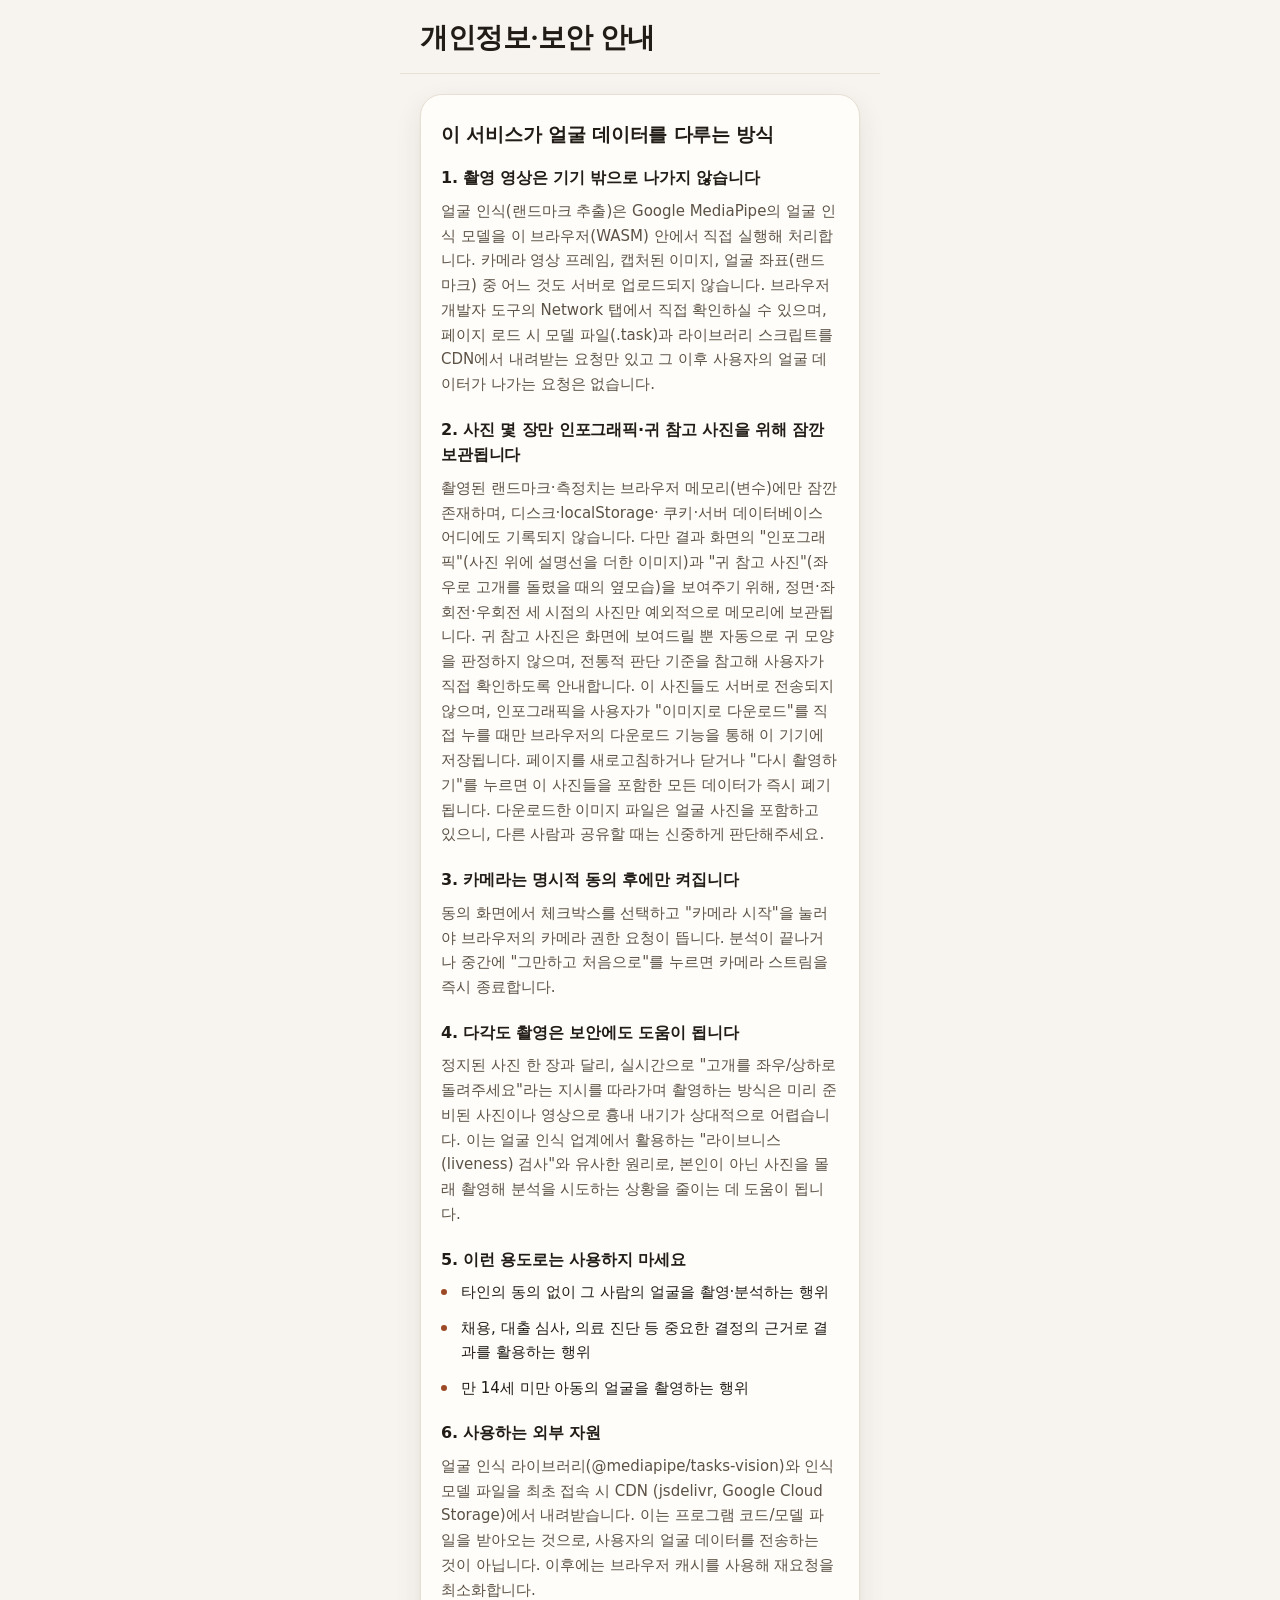
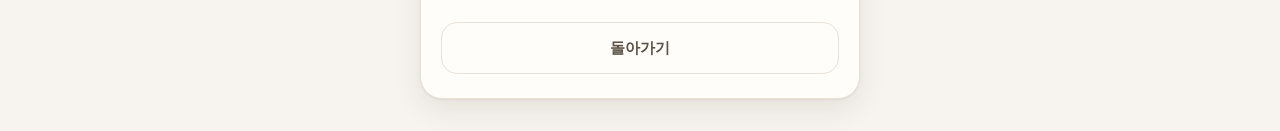
==== privacy.html @ fdd2a199 "관상 분석 앱: shilla-search에서 분리, GitHub Pages 배포 추가 private 저장소(shilla-search)는 무료 플랜에서 GitHub Pages를 켤 " ====
<!doctype html>
<html lang="ko">
<head>
<meta charset="utf-8" />
<meta name="viewport" content="width=device-width, initial-scale=1" />
<title>개인정보·보안 안내 · 관상 분석</title>
<link rel="stylesheet" href="css/style.css" />
</head>
<body>
<header class="app-header">
  <span class="app-title">개인정보·보안 안내</span>
</header>
<main>
  <section class="screen">
    <div class="card">
      <h2>이 서비스가 얼굴 데이터를 다루는 방식</h2>

      <h3>1. 촬영 영상은 기기 밖으로 나가지 않습니다</h3>
      <p class="lead">
        얼굴 인식(랜드마크 추출)은 Google MediaPipe의 얼굴 인식 모델을 이 브라우저(WASM) 안에서 직접
        실행해 처리합니다. 카메라 영상 프레임, 캡처된 이미지, 얼굴 좌표(랜드마크) 중 어느 것도
        서버로 업로드되지 않습니다. 브라우저 개발자 도구의 Network 탭에서 직접 확인하실 수 있으며,
        페이지 로드 시 모델 파일(.task)과 라이브러리 스크립트를 CDN에서 내려받는 요청만 있고
        그 이후 사용자의 얼굴 데이터가 나가는 요청은 없습니다.
      </p>

      <h3>2. 사진 몇 장만 인포그래픽·귀 참고 사진을 위해 잠깐 보관됩니다</h3>
      <p class="lead">
        촬영된 랜드마크·측정치는 브라우저 메모리(변수)에만 잠깐 존재하며, 디스크·localStorage·
        쿠키·서버 데이터베이스 어디에도 기록되지 않습니다. 다만 결과 화면의 "인포그래픽"(사진 위에
        설명선을 더한 이미지)과 "귀 참고 사진"(좌우로 고개를 돌렸을 때의 옆모습)을 보여주기 위해,
        정면·좌회전·우회전 세 시점의 사진만 예외적으로 메모리에 보관됩니다. 귀 참고 사진은 화면에
        보여드릴 뿐 자동으로 귀 모양을 판정하지 않으며, 전통적 판단 기준을 참고해 사용자가 직접
        확인하도록 안내합니다. 이 사진들도 서버로 전송되지 않으며, 인포그래픽을 사용자가 "이미지로
        다운로드"를 직접 누를 때만 브라우저의 다운로드 기능을 통해 이 기기에 저장됩니다. 페이지를
        새로고침하거나 닫거나 "다시 촬영하기"를 누르면 이 사진들을 포함한 모든 데이터가 즉시
        폐기됩니다. 다운로드한 이미지 파일은 얼굴 사진을 포함하고 있으니, 다른 사람과 공유할 때는
        신중하게 판단해주세요.
      </p>

      <h3>3. 카메라는 명시적 동의 후에만 켜집니다</h3>
      <p class="lead">
        동의 화면에서 체크박스를 선택하고 "카메라 시작"을 눌러야 브라우저의 카메라 권한 요청이
        뜹니다. 분석이 끝나거나 중간에 "그만하고 처음으로"를 누르면 카메라 스트림을 즉시 종료합니다.
      </p>

      <h3>4. 다각도 촬영은 보안에도 도움이 됩니다</h3>
      <p class="lead">
        정지된 사진 한 장과 달리, 실시간으로 "고개를 좌우/상하로 돌려주세요"라는 지시를 따라가며
        촬영하는 방식은 미리 준비된 사진이나 영상으로 흉내 내기가 상대적으로 어렵습니다. 이는
        얼굴 인식 업계에서 활용하는 &quot;라이브니스(liveness) 검사&quot;와 유사한 원리로,
        본인이 아닌 사진을 몰래 촬영해 분석을 시도하는 상황을 줄이는 데 도움이 됩니다.
      </p>

      <h3>5. 이런 용도로는 사용하지 마세요</h3>
      <ul class="consent-list">
        <li>타인의 동의 없이 그 사람의 얼굴을 촬영·분석하는 행위</li>
        <li>채용, 대출 심사, 의료 진단 등 중요한 결정의 근거로 결과를 활용하는 행위</li>
        <li>만 14세 미만 아동의 얼굴을 촬영하는 행위</li>
      </ul>

      <h3>6. 사용하는 외부 자원</h3>
      <p class="lead">
        얼굴 인식 라이브러리(@mediapipe/tasks-vision)와 인식 모델 파일을 최초 접속 시 CDN
        (jsdelivr, Google Cloud Storage)에서 내려받습니다. 이는 프로그램 코드/모델 파일을
        받아오는 것으로, 사용자의 얼굴 데이터를 전송하는 것이 아닙니다. 이후에는 브라우저 캐시를
        사용해 재요청을 최소화합니다.
      </p>

      <a href="index.html" class="btn-secondary-link">돌아가기</a>
    </div>
  </section>
</main>
</body>
</html>
---- css/style.css ----
/* ============================================================
   관상 분석 — design tokens
   Palette: warm "hanji" (traditional paper) ink/terracotta tones,
   tuned for AA+ contrast in both themes. Spacing/radius/type follow
   a consistent scale instead of ad-hoc values.
   ============================================================ */

:root {
  /* spacing scale (4px base) */
  --space-1: 4px;
  --space-2: 8px;
  --space-3: 12px;
  --space-4: 16px;
  --space-5: 20px;
  --space-6: 24px;
  --space-7: 32px;
  --space-8: 40px;

  /* radius scale */
  --radius-sm: 10px;
  --radius-md: 16px;
  --radius-lg: 22px;
  --radius-full: 999px;

  /* type scale */
  --text-xs: 0.75rem;    /* 12px — captions, badges */
  --text-sm: 0.8125rem;  /* 13px — meta/secondary */
  --text-base: 0.9375rem;/* 15px — body */
  --text-md: 1rem;       /* 16px — emphasized body */
  --text-lg: 1.1875rem;  /* 19px — section headings */
  --text-xl: 1.5rem;     /* 24px — intro headline */
  --text-2xl: 1.75rem;   /* 28px — app title */

  --font-sans: -apple-system, BlinkMacSystemFont, "Pretendard Variable", Pretendard,
    "Apple SD Gothic Neo", "Noto Sans KR", system-ui, sans-serif;
  /* used sparingly (wordmark only) for a literary/masthead accent; falls back
     gracefully to the system sans stack wherever a CJK serif isn't installed */
  --font-serif: ui-serif, "Noto Serif KR", "Nanum Myeongjo", Georgia, serif;

  --ease-standard: cubic-bezier(0.22, 0.68, 0.32, 1);
  --dur-fast: 0.15s;
  --dur-base: 0.25s;
  --dur-slow: 0.4s;

  /* safe-area helpers */
  --safe-top: env(safe-area-inset-top, 0px);
  --safe-bottom: env(safe-area-inset-bottom, 0px);
  --safe-left: env(safe-area-inset-left, 0px);
  --safe-right: env(safe-area-inset-right, 0px);
}

:root {
  --bg: #f7f4ef;
  --surface: #fffdfa;
  --surface-alt: #efe9df;
  --text: #211c16;
  --text-muted: #5c5245;
  --accent: #9c4a26;
  --accent-strong: #7c3a1c;
  --accent-soft: #f3e2d3;
  --on-accent: #fff9f4;
  --border: #e8e0d3;
  --danger: #c0392b;
  --shadow: 0 1px 2px rgba(40, 24, 10, 0.05), 0 10px 28px rgba(40, 24, 10, 0.09);
  --shadow-sm: 0 1px 3px rgba(40, 24, 10, 0.08);
  --shadow-lg: 0 18px 44px rgba(40, 24, 10, 0.16);
  color-scheme: light;
}

@media (prefers-color-scheme: dark) {
  :root {
    --bg: #15120e;
    --surface: #221c16;
    --surface-alt: #2a221a;
    --text: #f3ece2;
    --text-muted: #c2b3a2;
    --accent: #e2a370;
    --accent-strong: #c98553;
    --accent-soft: #3a2c1e;
    --on-accent: #211a12;
    --border: #3a3025;
    --danger: #e2796a;
    --shadow: 0 1px 2px rgba(0, 0, 0, 0.3), 0 14px 32px rgba(0, 0, 0, 0.45);
    --shadow-sm: 0 1px 3px rgba(0, 0, 0, 0.35);
    --shadow-lg: 0 22px 50px rgba(0, 0, 0, 0.55);
    color-scheme: dark;
  }
}

:root[data-theme="light"] {
  --bg: #f7f4ef;
  --surface: #fffdfa;
  --surface-alt: #efe9df;
  --text: #211c16;
  --text-muted: #5c5245;
  --accent: #9c4a26;
  --accent-strong: #7c3a1c;
  --accent-soft: #f3e2d3;
  --on-accent: #fff9f4;
  --border: #e8e0d3;
  --danger: #c0392b;
  --shadow: 0 1px 2px rgba(40, 24, 10, 0.05), 0 10px 28px rgba(40, 24, 10, 0.09);
  --shadow-sm: 0 1px 3px rgba(40, 24, 10, 0.08);
  --shadow-lg: 0 18px 44px rgba(40, 24, 10, 0.16);
  color-scheme: light;
}

:root[data-theme="dark"] {
  --bg: #15120e;
  --surface: #221c16;
  --surface-alt: #2a221a;
  --text: #f3ece2;
  --text-muted: #c2b3a2;
  --accent: #e2a370;
  --accent-strong: #c98553;
  --accent-soft: #3a2c1e;
  --on-accent: #211a12;
  --border: #3a3025;
  --danger: #e2796a;
  --shadow: 0 1px 2px rgba(0, 0, 0, 0.3), 0 14px 32px rgba(0, 0, 0, 0.45);
  --shadow-sm: 0 1px 3px rgba(0, 0, 0, 0.35);
  --shadow-lg: 0 22px 50px rgba(0, 0, 0, 0.55);
  color-scheme: dark;
}

* { box-sizing: border-box; }

html, body {
  margin: 0;
  padding: 0;
  background: var(--bg);
  color: var(--text);
  font-family: var(--font-sans);
  line-height: 1.6;
  overscroll-behavior-y: none;
  -webkit-tap-highlight-color: transparent;
  /* long unbreakable runs (e.g. a URL inside an error message) must wrap
     instead of overflowing the card past the viewport edge */
  overflow-wrap: break-word;
  word-break: break-word;
}

body {
  max-width: 480px;
  margin: 0 auto;
  min-height: 100vh;
  display: flex;
  flex-direction: column;
  padding-left: var(--safe-left);
  padding-right: var(--safe-right);
}

@media (prefers-reduced-motion: reduce) {
  *, *::before, *::after {
    animation-duration: 0.01ms !important;
    animation-iteration-count: 1 !important;
    transition-duration: 0.01ms !important;
  }
}

/* ---------- header (sticky, glass) ---------- */
.app-header {
  position: sticky;
  top: 0;
  z-index: 10;
  display: flex;
  flex-direction: column;
  gap: 2px;
  padding: calc(var(--space-4) + var(--safe-top)) var(--space-5) var(--space-3);
  background: var(--bg);
  border-bottom: 1px solid var(--border);
}

.app-title {
  font-family: var(--font-serif);
  font-weight: 700;
  font-size: var(--text-2xl);
  letter-spacing: -0.01em;
}

.app-subtitle {
  font-size: var(--text-xs);
  color: var(--text-muted);
  line-height: 1.45;
}

main {
  flex: 1;
  padding: var(--space-5) var(--space-5) var(--space-7);
  display: flex;
  flex-direction: column;
}

.app-footer {
  text-align: center;
  font-size: var(--text-xs);
  color: var(--text-muted);
  padding: var(--space-4) var(--space-5) calc(var(--space-6) + var(--safe-bottom));
}

/* ---------- screen transition ---------- */
.screen {
  animation: screenIn var(--dur-slow) var(--ease-standard);
}
@keyframes screenIn {
  from { opacity: 0; transform: translateY(10px) scale(0.99); }
  to { opacity: 1; transform: none; }
}

/* ---------- card ---------- */
.card {
  background: var(--surface);
  border: 1px solid var(--border);
  border-radius: var(--radius-lg);
  padding: var(--space-6) var(--space-5);
  box-shadow: var(--shadow);
}

.card.center { text-align: center; }

h1, h2, h3 { font-weight: 700; letter-spacing: -0.01em; }

h1 {
  font-size: var(--text-xl);
  line-height: 1.35;
  margin: 0 0 var(--space-4);
}
h2 { font-size: var(--text-lg); margin: 0 0 var(--space-4); }
h3 { font-size: var(--text-md); margin: 0 0 var(--space-2); }

.lead {
  color: var(--text-muted);
  margin: 0 0 var(--space-5);
  font-size: var(--text-base);
  line-height: 1.65;
}

.feature-list {
  list-style: none;
  padding: 0;
  margin: 0 0 var(--space-5);
  display: flex;
  flex-direction: column;
  gap: var(--space-2);
  font-size: var(--text-base);
}

.feature-list li {
  display: flex;
  align-items: flex-start;
  gap: var(--space-3);
  background: var(--surface-alt);
  border-radius: var(--radius-md);
  padding: var(--space-3) var(--space-4);
}

.feature-icon {
  flex: none;
  display: inline-flex;
  align-items: center;
  justify-content: center;
  width: 28px;
  height: 28px;
  font-size: 15px;
  line-height: 1;
}

.feature-text { flex: 1; }

.consent-list {
  list-style: none;
  padding: 0;
  margin: 0 0 var(--space-5);
  font-size: var(--text-base);
  display: flex;
  flex-direction: column;
  gap: var(--space-3);
}

.consent-list li {
  position: relative;
  padding-left: var(--space-5);
}
.consent-list li::before {
  content: "";
  position: absolute;
  left: 0;
  top: 0.55em;
  width: 6px;
  height: 6px;
  border-radius: var(--radius-full);
  background: var(--accent);
}

.disclaimer-inline {
  font-size: var(--text-sm);
  color: var(--text-muted);
  margin: var(--space-3) 0 var(--space-5);
}

.disclaimer-inline a,
.consent-list a,
.report-actions a {
  color: var(--accent);
  text-underline-offset: 2px;
}

/* ---------- buttons ---------- */
.btn-primary,
.btn-secondary,
.btn-secondary-link {
  display: block;
  width: 100%;
  min-height: 52px;
  border-radius: var(--radius-md);
  font-size: var(--text-md);
  font-weight: 600;
  text-align: center;
  cursor: pointer;
  transition: transform var(--dur-fast) var(--ease-standard),
    background-color var(--dur-fast) var(--ease-standard),
    box-shadow var(--dur-fast) var(--ease-standard),
    border-color var(--dur-fast) var(--ease-standard),
    opacity var(--dur-fast) var(--ease-standard);
  -webkit-tap-highlight-color: transparent;
}

.btn-primary {
  border: none;
  padding: 15px;
  background: var(--accent);
  color: var(--on-accent);
  box-shadow: var(--shadow-sm);
}
.btn-primary:hover { background: var(--accent-strong); }
.btn-primary:active:not(:disabled) { transform: scale(0.98); box-shadow: none; }
.btn-primary:disabled { opacity: 0.4; cursor: not-allowed; box-shadow: none; }

.btn-secondary {
  padding: 13px;
  margin-top: var(--space-4);
  border: 1px solid var(--border);
  background: transparent;
  color: var(--text);
  font-weight: 600;
  font-size: var(--text-base);
}
.btn-secondary:hover { background: var(--surface-alt); border-color: var(--accent-soft); }
.btn-secondary:active { transform: scale(0.98); background: var(--accent-soft); }

.btn-secondary-link {
  padding: 13px;
  border: 1px solid var(--border);
  color: var(--text-muted);
  text-decoration: none;
  font-size: var(--text-base);
  font-weight: 600;
}
.btn-secondary-link:hover { background: var(--surface-alt); }
.btn-secondary-link:active { transform: scale(0.98); }

.consent-checkbox-row {
  display: flex;
  align-items: flex-start;
  gap: var(--space-3);
  font-size: var(--text-base);
  margin-bottom: var(--space-5);
  padding: var(--space-1) 0;
  cursor: pointer;
}
.consent-checkbox-row input {
  margin-top: 2px;
  width: 22px;
  height: 22px;
  flex: none;
  accent-color: var(--accent);
}

/* --- 촬영 화면 --- */
.capture-stage {
  position: relative;
  width: 100%;
  aspect-ratio: 3 / 4;
  background: #000;
  border-radius: var(--radius-lg);
  overflow: hidden;
  box-shadow: var(--shadow);
}

#camera-video {
  width: 100%;
  height: 100%;
  object-fit: cover;
  transform: scaleX(-1); /* 셀피 미리보기용 좌우 반전(표시만, 실제 인식 프레임에는 영향 없음) */
}

.capture-stage::after {
  /* 하단 그라디언트 오버레이 — 힌트/링이 어떤 배경 위에서도 잘 읽히도록 */
  content: "";
  position: absolute;
  inset: auto 0 0 0;
  height: 30%;
  background: linear-gradient(to top, rgba(0, 0, 0, 0.45), transparent);
  pointer-events: none;
}

.face-guide-oval {
  position: absolute;
  inset: 12% 20%;
  border: 2px dashed rgba(255, 255, 255, 0.65);
  border-radius: 50% / 40%;
  pointer-events: none;
  animation: guidePulse 2.4s ease-in-out infinite;
}
@keyframes guidePulse {
  0%, 100% { opacity: 0.55; }
  50% { opacity: 0.9; }
}

.hold-ring {
  position: absolute;
  bottom: var(--space-4);
  right: var(--space-4);
  z-index: 1;
  width: 52px;
  height: 52px;
  border-radius: var(--radius-full);
  background:
    radial-gradient(closest-side, rgba(0, 0, 0, 0.35) 62%, transparent 63%),
    conic-gradient(var(--accent) calc(var(--progress, 0) * 360deg), rgba(255, 255, 255, 0.3) 0);
  box-shadow: 0 4px 14px rgba(0, 0, 0, 0.35);
  transition: background 0.05s linear;
}

.step-dots {
  display: flex;
  justify-content: center;
  align-items: center;
  gap: var(--space-2);
  margin: var(--space-5) 0 var(--space-2);
}
.step-dot {
  width: 8px;
  height: 8px;
  border-radius: var(--radius-full);
  background: var(--border);
  transition: width var(--dur-base) var(--ease-standard),
    background-color var(--dur-base) var(--ease-standard),
    opacity var(--dur-base) var(--ease-standard);
}
.step-dot.active { width: 22px; background: var(--accent); }
.step-dot.done { background: var(--accent); opacity: 0.55; }

.step-instruction {
  text-align: center;
  font-size: var(--text-lg);
  font-weight: 700;
  letter-spacing: -0.005em;
  margin: var(--space-2) 0 var(--space-1);
  min-height: 1.35em;
}
.step-sub {
  text-align: center;
  font-size: var(--text-sm);
  color: var(--text-muted);
  margin: 0 0 var(--space-3);
}

.no-face-hint,
.close-up-hint {
  text-align: center;
  font-size: var(--text-sm);
  font-weight: 600;
  margin: 0 0 var(--space-3);
  padding: var(--space-2) var(--space-3);
  border-radius: var(--radius-sm);
  display: block;
  max-height: 60px;
  opacity: 1;
  overflow: hidden;
  transition: opacity var(--dur-base) var(--ease-standard),
    max-height var(--dur-base) var(--ease-standard),
    margin var(--dur-base) var(--ease-standard),
    padding var(--dur-base) var(--ease-standard);
}
.no-face-hint { color: var(--danger); background: color-mix(in srgb, var(--danger) 12%, transparent); }
.close-up-hint { color: var(--accent); background: var(--accent-soft); }

#no-face-hint[hidden],
#close-up-hint[hidden] {
  display: block;
  opacity: 0;
  max-height: 0;
  margin: 0;
  padding: 0 var(--space-3);
  pointer-events: none;
}

#btn-abort-capture { margin-top: var(--space-2); }

/* ---------- 분석 중 ---------- */
.spinner {
  width: 44px;
  height: 44px;
  border-radius: var(--radius-full);
  border: 4px solid var(--accent-soft);
  border-top-color: var(--accent);
  margin: 0 auto var(--space-4);
  animation: spin 0.85s linear infinite;
}
@keyframes spin { to { transform: rotate(360deg); } }

/* --- 리포트 --- */
.report-head {
  padding: var(--space-1) var(--space-1) var(--space-4);
}
.report-coverage {
  font-size: var(--text-sm);
  color: var(--text-muted);
  margin: 0;
}

.report-sections {
  display: flex;
  flex-direction: column;
  gap: var(--space-4);
}

.report-card {
  background: var(--surface);
  border: 1px solid var(--border);
  border-radius: var(--radius-md);
  padding: var(--space-5);
  box-shadow: var(--shadow-sm);
}
.report-card.qualitative {
  border-style: dashed;
  box-shadow: none;
}

.report-card-header {
  display: flex;
  align-items: center;
  justify-content: space-between;
  gap: var(--space-2);
}

.source-badge {
  flex: none;
  font-size: var(--text-xs);
  font-weight: 600;
  background: var(--accent-soft);
  color: var(--accent);
  padding: 3px var(--space-3);
  border-radius: var(--radius-full);
  white-space: nowrap;
}

.report-desc {
  font-size: var(--text-sm);
  color: var(--text-muted);
  margin: var(--space-2) 0 var(--space-3);
  line-height: 1.55;
}

.report-text-list {
  margin: 0;
  padding-left: var(--space-5);
  display: flex;
  flex-direction: column;
  gap: var(--space-2);
  font-size: var(--text-base);
  line-height: 1.6;
}

.ear-photo-row {
  display: flex;
  gap: var(--space-3);
  margin: var(--space-3) 0 var(--space-1);
  overflow-x: auto;
}
.ear-photo-fig {
  margin: 0;
  flex: 1 0 auto;
  min-width: 45%;
  text-align: center;
}
.ear-photo-canvas {
  display: block;
  width: 100%;
  height: auto;
  border-radius: var(--radius-sm);
  border: 1px solid var(--border);
}
.ear-photo-fig figcaption {
  font-size: var(--text-xs);
  color: var(--text-muted);
  margin-top: var(--space-1);
}

.ear-checklist {
  margin-top: var(--space-3);
  padding-top: var(--space-3);
  border-top: 1px dashed var(--border);
  display: flex;
  flex-direction: column;
  gap: var(--space-2);
  font-size: var(--text-sm);
}
.ear-checklist-item strong {
  color: var(--accent);
  margin-right: var(--space-1);
}

.samjeong-bar {
  display: flex;
  height: 14px;
  border-radius: var(--radius-sm);
  overflow: hidden;
  margin: var(--space-1) 0 var(--space-4);
  box-shadow: inset 0 0 0 1px var(--border);
}
.samjeong-upper { background: #cf9c6d; }
.samjeong-middle { background: #a9673f; }
.samjeong-lower { background: #7a4527; }

.infographic-card { margin-top: var(--space-4); }
.infographic-preview-wrap {
  margin: var(--space-3) 0 var(--space-4);
  border-radius: var(--radius-md);
  overflow: hidden;
  border: 1px solid var(--border);
  background: var(--surface-alt);
}
.infographic-canvas {
  display: block;
  width: 100%;
  height: auto;
}

.disclaimer-card {
  margin-top: var(--space-5);
  background: var(--surface-alt);
  box-shadow: none;
}
.disclaimer-card p {
  font-size: var(--text-sm);
  color: var(--text-muted);
  margin: 0 0 var(--space-2);
  line-height: 1.55;
}
.disclaimer-card p:last-child { margin-bottom: 0; }

.report-actions {
  display: flex;
  flex-direction: column;
  gap: var(--space-3);
  margin-top: var(--space-6);
}
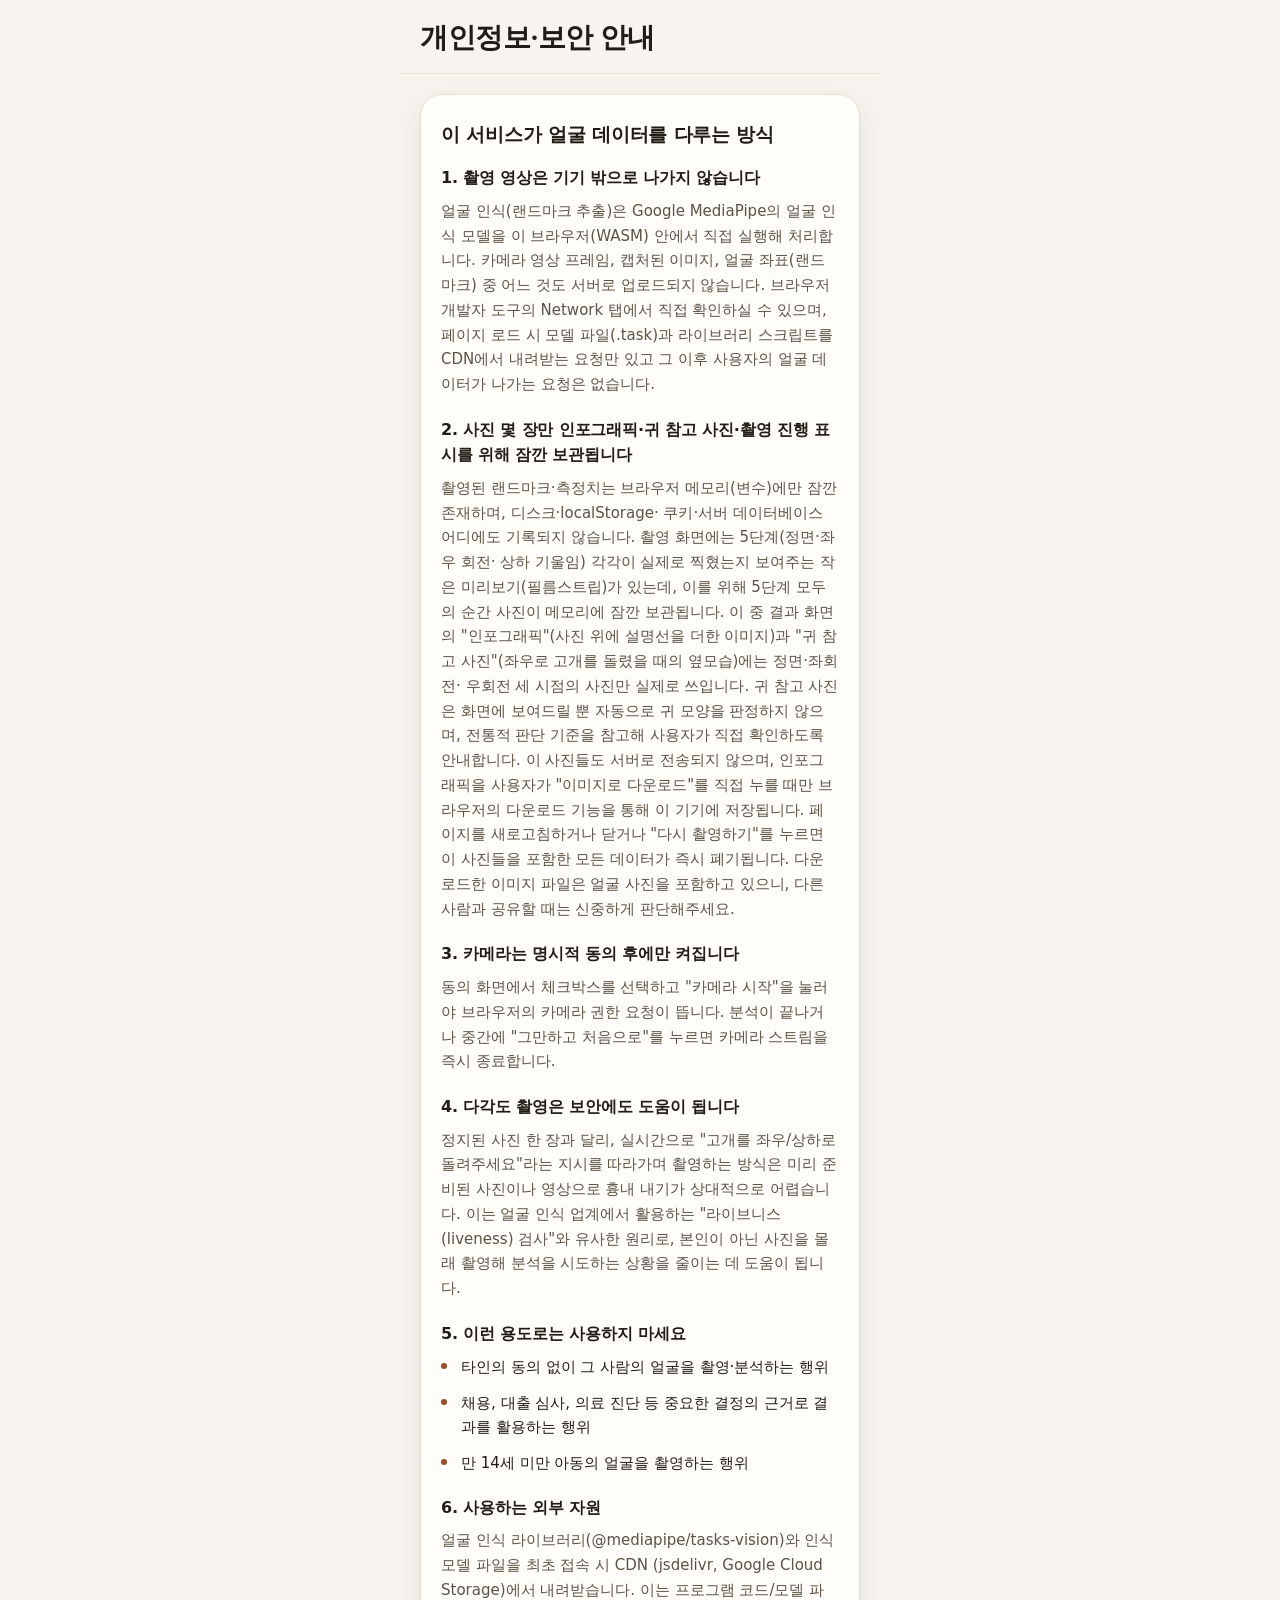
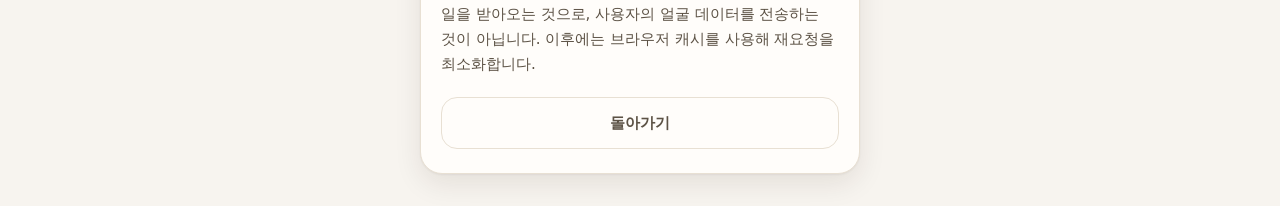
==== commit 56fddad2: "촬영 단계 필름스트립 추가: 각 단계 실제 캡처 사진 + 방향 라벨(왼쪽/오른쪽/위/아래) "사용자들이 좌우상하 단계별로 찍었는지 이해를 잘 못한다"는 피드백을 받아, 촬영 화면 " ====
--- a/privacy.html
+++ b/privacy.html
@@ -24,18 +24,19 @@
         그 이후 사용자의 얼굴 데이터가 나가는 요청은 없습니다.
       </p>
 
-      <h3>2. 사진 몇 장만 인포그래픽·귀 참고 사진을 위해 잠깐 보관됩니다</h3>
+      <h3>2. 사진 몇 장만 인포그래픽·귀 참고 사진·촬영 진행 표시를 위해 잠깐 보관됩니다</h3>
       <p class="lead">
         촬영된 랜드마크·측정치는 브라우저 메모리(변수)에만 잠깐 존재하며, 디스크·localStorage·
-        쿠키·서버 데이터베이스 어디에도 기록되지 않습니다. 다만 결과 화면의 "인포그래픽"(사진 위에
-        설명선을 더한 이미지)과 "귀 참고 사진"(좌우로 고개를 돌렸을 때의 옆모습)을 보여주기 위해,
-        정면·좌회전·우회전 세 시점의 사진만 예외적으로 메모리에 보관됩니다. 귀 참고 사진은 화면에
-        보여드릴 뿐 자동으로 귀 모양을 판정하지 않으며, 전통적 판단 기준을 참고해 사용자가 직접
-        확인하도록 안내합니다. 이 사진들도 서버로 전송되지 않으며, 인포그래픽을 사용자가 "이미지로
-        다운로드"를 직접 누를 때만 브라우저의 다운로드 기능을 통해 이 기기에 저장됩니다. 페이지를
-        새로고침하거나 닫거나 "다시 촬영하기"를 누르면 이 사진들을 포함한 모든 데이터가 즉시
-        폐기됩니다. 다운로드한 이미지 파일은 얼굴 사진을 포함하고 있으니, 다른 사람과 공유할 때는
-        신중하게 판단해주세요.
+        쿠키·서버 데이터베이스 어디에도 기록되지 않습니다. 촬영 화면에는 5단계(정면·좌우 회전·
+        상하 기울임) 각각이 실제로 찍혔는지 보여주는 작은 미리보기(필름스트립)가 있는데, 이를 위해
+        5단계 모두의 순간 사진이 메모리에 잠깐 보관됩니다. 이 중 결과 화면의 "인포그래픽"(사진 위에
+        설명선을 더한 이미지)과 "귀 참고 사진"(좌우로 고개를 돌렸을 때의 옆모습)에는 정면·좌회전·
+        우회전 세 시점의 사진만 실제로 쓰입니다. 귀 참고 사진은 화면에 보여드릴 뿐 자동으로 귀 모양을
+        판정하지 않으며, 전통적 판단 기준을 참고해 사용자가 직접 확인하도록 안내합니다. 이 사진들도
+        서버로 전송되지 않으며, 인포그래픽을 사용자가 "이미지로 다운로드"를 직접 누를 때만 브라우저의
+        다운로드 기능을 통해 이 기기에 저장됩니다. 페이지를 새로고침하거나 닫거나 "다시 촬영하기"를
+        누르면 이 사진들을 포함한 모든 데이터가 즉시 폐기됩니다. 다운로드한 이미지 파일은 얼굴 사진을
+        포함하고 있으니, 다른 사람과 공유할 때는 신중하게 판단해주세요.
       </p>
 
       <h3>3. 카메라는 명시적 동의 후에만 켜집니다</h3>
--- a/css/style.css
+++ b/css/style.css
@@ -235,13 +235,15 @@
   line-height: 1.65;
 }
 
+/* 벤토(bento) 그리드: 첫 항목(문헌 근거)은 넓게, 나머지 둘은 정사각형 타일로 나란히 —
+   가로로 늘어선 목록이 아니라 크기 차이가 있는 타일 구성으로 한눈에 훑어보게 한다. */
 .feature-list {
   list-style: none;
   padding: 0;
   margin: 0 0 var(--space-5);
-  display: flex;
-  flex-direction: column;
-  gap: var(--space-2);
+  display: grid;
+  grid-template-columns: 1fr 1fr;
+  gap: var(--space-3);
   font-size: var(--text-base);
 }
 
@@ -252,6 +254,19 @@
   background: var(--surface-alt);
   border-radius: var(--radius-md);
   padding: var(--space-3) var(--space-4);
+}
+
+.feature-list li:first-child {
+  grid-column: 1 / -1;
+}
+
+.feature-list li:not(:first-child) {
+  grid-column: span 1;
+  flex-direction: column;
+  align-items: center;
+  text-align: center;
+  gap: var(--space-2);
+  padding: var(--space-4) var(--space-3);
 }
 
 .feature-icon {
@@ -265,7 +280,21 @@
   line-height: 1;
 }
 
+.feature-list li:not(:first-child) .feature-icon {
+  width: 44px;
+  height: 44px;
+  font-size: 22px;
+  background: var(--accent-soft);
+  border-radius: var(--radius-full);
+}
+
 .feature-text { flex: 1; }
+
+.feature-list li:not(:first-child) .feature-text {
+  flex: none;
+  font-size: var(--text-sm);
+  color: var(--text-muted);
+}
 
 .consent-list {
   list-style: none;
@@ -376,15 +405,15 @@
   accent-color: var(--accent);
 }
 
-/* --- 촬영 화면 --- */
+/* --- 촬영 화면: 카메라 화면을 화면 폭 끝까지 채우고(풀블리드), 안내 문구·진행 표시를
+   카드 아래 별도 텍스트가 아니라 영상 위에 직접 얹는다(카메라 앱 스타일 오버레이 UI). */
 .capture-stage {
   position: relative;
-  width: 100%;
+  width: calc(100% + var(--space-5) * 2);
+  margin: 0 calc(-1 * var(--space-5));
   aspect-ratio: 3 / 4;
   background: #000;
-  border-radius: var(--radius-lg);
   overflow: hidden;
-  box-shadow: var(--shadow);
 }
 
 #camera-video {
@@ -394,14 +423,21 @@
   transform: scaleX(-1); /* 셀피 미리보기용 좌우 반전(표시만, 실제 인식 프레임에는 영향 없음) */
 }
 
+.capture-stage::before,
 .capture-stage::after {
-  /* 하단 그라디언트 오버레이 — 힌트/링이 어떤 배경 위에서도 잘 읽히도록 */
+  /* 상/하단 그라디언트 스크림 — 오버레이 텍스트가 어떤 영상 배경 위에서도 잘 읽히도록 */
   content: "";
   position: absolute;
+  inset: 0 0 auto 0;
+  height: 32%;
+  background: linear-gradient(to bottom, rgba(0, 0, 0, 0.55), transparent);
+  pointer-events: none;
+  z-index: 1;
+}
+.capture-stage::after {
   inset: auto 0 0 0;
-  height: 30%;
-  background: linear-gradient(to top, rgba(0, 0, 0, 0.45), transparent);
-  pointer-events: none;
+  height: 42%;
+  background: linear-gradient(to top, rgba(0, 0, 0, 0.65), transparent);
 }
 
 .face-guide-oval {
@@ -417,11 +453,25 @@
   50% { opacity: 0.9; }
 }
 
+.capture-overlay-top {
+  position: absolute;
+  inset: 0 0 auto 0;
+  z-index: 2;
+  padding: calc(var(--space-4) + var(--safe-top)) var(--space-4) 0;
+}
+
+.capture-overlay-bottom {
+  position: absolute;
+  inset: auto 0 0 0;
+  z-index: 2;
+  padding: 0 var(--space-4) var(--space-4);
+}
+
 .hold-ring {
   position: absolute;
-  bottom: var(--space-4);
+  top: calc(var(--space-4) + var(--safe-top));
   right: var(--space-4);
-  z-index: 1;
+  z-index: 2;
   width: 52px;
   height: 52px;
   border-radius: var(--radius-full);
@@ -437,19 +487,18 @@
   justify-content: center;
   align-items: center;
   gap: var(--space-2);
-  margin: var(--space-5) 0 var(--space-2);
 }
 .step-dot {
   width: 8px;
   height: 8px;
   border-radius: var(--radius-full);
-  background: var(--border);
+  background: rgba(255, 255, 255, 0.4);
   transition: width var(--dur-base) var(--ease-standard),
     background-color var(--dur-base) var(--ease-standard),
     opacity var(--dur-base) var(--ease-standard);
 }
-.step-dot.active { width: 22px; background: var(--accent); }
-.step-dot.done { background: var(--accent); opacity: 0.55; }
+.step-dot.active { width: 22px; background: #fff; }
+.step-dot.done { background: #fff; opacity: 0.6; }
 
 .step-instruction {
   text-align: center;
@@ -458,12 +507,15 @@
   letter-spacing: -0.005em;
   margin: var(--space-2) 0 var(--space-1);
   min-height: 1.35em;
+  color: #fff;
+  text-shadow: 0 1px 6px rgba(0, 0, 0, 0.5);
 }
 .step-sub {
   text-align: center;
   font-size: var(--text-sm);
-  color: var(--text-muted);
+  color: rgba(255, 255, 255, 0.8);
   margin: 0 0 var(--space-3);
+  text-shadow: 0 1px 6px rgba(0, 0, 0, 0.5);
 }
 
 .no-face-hint,
@@ -478,13 +530,14 @@
   max-height: 60px;
   opacity: 1;
   overflow: hidden;
+  backdrop-filter: none;
   transition: opacity var(--dur-base) var(--ease-standard),
     max-height var(--dur-base) var(--ease-standard),
     margin var(--dur-base) var(--ease-standard),
     padding var(--dur-base) var(--ease-standard);
 }
-.no-face-hint { color: var(--danger); background: color-mix(in srgb, var(--danger) 12%, transparent); }
-.close-up-hint { color: var(--accent); background: var(--accent-soft); }
+.no-face-hint { color: #fff; background: color-mix(in srgb, var(--danger) 55%, rgba(0,0,0,0.4)); }
+.close-up-hint { color: #fff; background: color-mix(in srgb, var(--accent) 55%, rgba(0,0,0,0.4)); }
 
 #no-face-hint[hidden],
 #close-up-hint[hidden] {
@@ -496,7 +549,72 @@
   pointer-events: none;
 }
 
-#btn-abort-capture { margin-top: var(--space-2); }
+/* 촬영 단계 필름스트립 — 어떤 단계를 실제로 찍었는지 눈으로 바로 확인할 수 있도록, 추상적인
+   점 대신 각 단계의 실제 캡처 썸네일과 방향 라벨(왼쪽/오른쪽/위/아래)을 보여준다. */
+.capture-filmstrip {
+  display: flex;
+  gap: var(--space-2);
+  justify-content: center;
+  margin: var(--space-4) 0 0;
+  overflow-x: auto;
+}
+.filmstrip-slot {
+  flex: none;
+  width: 60px;
+  display: flex;
+  flex-direction: column;
+  align-items: center;
+  gap: 4px;
+}
+.filmstrip-media {
+  width: 48px;
+  height: 48px;
+  border-radius: var(--radius-md);
+  border: 2px solid var(--border);
+  background: var(--surface-alt);
+  display: flex;
+  align-items: center;
+  justify-content: center;
+  font-size: 20px;
+  position: relative;
+  overflow: hidden;
+  transition: border-color var(--dur-base) var(--ease-standard);
+}
+.filmstrip-slot.active .filmstrip-media,
+.filmstrip-slot.done .filmstrip-media { border-color: var(--accent); }
+.filmstrip-icon { line-height: 1; }
+.filmstrip-thumb {
+  width: 100%;
+  height: 100%;
+  object-fit: cover;
+  transform: scaleX(-1); /* 미리보기와 동일하게 좌우 반전해서 보여준다 */
+}
+.filmstrip-check {
+  position: absolute;
+  bottom: -2px;
+  right: -2px;
+  width: 18px;
+  height: 18px;
+  border-radius: var(--radius-full);
+  background: var(--accent);
+  color: var(--on-accent);
+  font-size: 11px;
+  font-weight: 700;
+  display: flex;
+  align-items: center;
+  justify-content: center;
+  border: 2px solid var(--bg);
+}
+.filmstrip-label {
+  font-size: 10px;
+  color: var(--text-muted);
+  text-align: center;
+  line-height: 1.2;
+  white-space: nowrap;
+}
+.filmstrip-slot.done .filmstrip-label { color: var(--text); font-weight: 600; }
+
+#btn-abort-capture { margin-top: var(--space-4); }
 
 /* ---------- 분석 중 ---------- */
 .spinner {
@@ -520,11 +638,80 @@
   margin: 0;
 }
 
+/* 핵심 지표 대시보드 — 텍스트를 읽기 전에 8개 수치를 5단계 게이지 그리드로 훑어보게 한다.
+   실제 계산된 tier를 그대로 시각화한 것이라 장식이 아니라 데이터 표현이다. */
+.metrics-dashboard-card { margin-top: var(--space-4); }
+.metrics-dashboard-title {
+  font-size: var(--text-base);
+  margin: 0 0 var(--space-4);
+}
+.metrics-grid {
+  display: grid;
+  grid-template-columns: 1fr 1fr;
+  gap: var(--space-3);
+}
+.metric-gauge {
+  background: var(--surface-alt);
+  border-radius: var(--radius-md);
+  padding: var(--space-3);
+}
+.metric-gauge-label {
+  font-size: var(--text-xs);
+  color: var(--text-muted);
+  margin: 0 0 var(--space-2);
+}
+.metric-gauge-bar {
+  display: flex;
+  gap: 3px;
+  margin: 0 0 var(--space-2);
+}
+.metric-gauge-seg {
+  flex: 1;
+  height: 6px;
+  border-radius: var(--radius-full);
+  background: var(--border);
+}
+.metric-gauge-seg.on { background: var(--accent); }
+.metric-gauge-caption {
+  font-size: var(--text-sm);
+  font-weight: 700;
+  margin: 0;
+}
+
+/* 리포트 섹션 바로가기 — 긴 스크롤 대신 원하는 부위로 바로 이동할 수 있는 스티키 탭 바 */
+.report-nav {
+  position: sticky;
+  top: 52px; /* .app-header 높이 아래 */
+  z-index: 5;
+  display: flex;
+  gap: var(--space-2);
+  overflow-x: auto;
+  padding: var(--space-3) 0;
+  margin: 0 0 var(--space-1);
+  background: var(--bg);
+  border-bottom: 1px solid var(--border);
+  scrollbar-width: none;
+}
+.report-nav::-webkit-scrollbar { display: none; }
+.report-nav a {
+  flex: none;
+  font-size: var(--text-xs);
+  font-weight: 600;
+  color: var(--text-muted);
+  text-decoration: none;
+  background: var(--surface-alt);
+  border-radius: var(--radius-full);
+  padding: var(--space-2) var(--space-4);
+  white-space: nowrap;
+}
+
 .report-sections {
   display: flex;
   flex-direction: column;
   gap: var(--space-4);
-}
+  scroll-margin-top: 100px;
+}
+.report-sections > .report-card { scroll-margin-top: 100px; }
 
 .report-card {
   background: var(--surface);
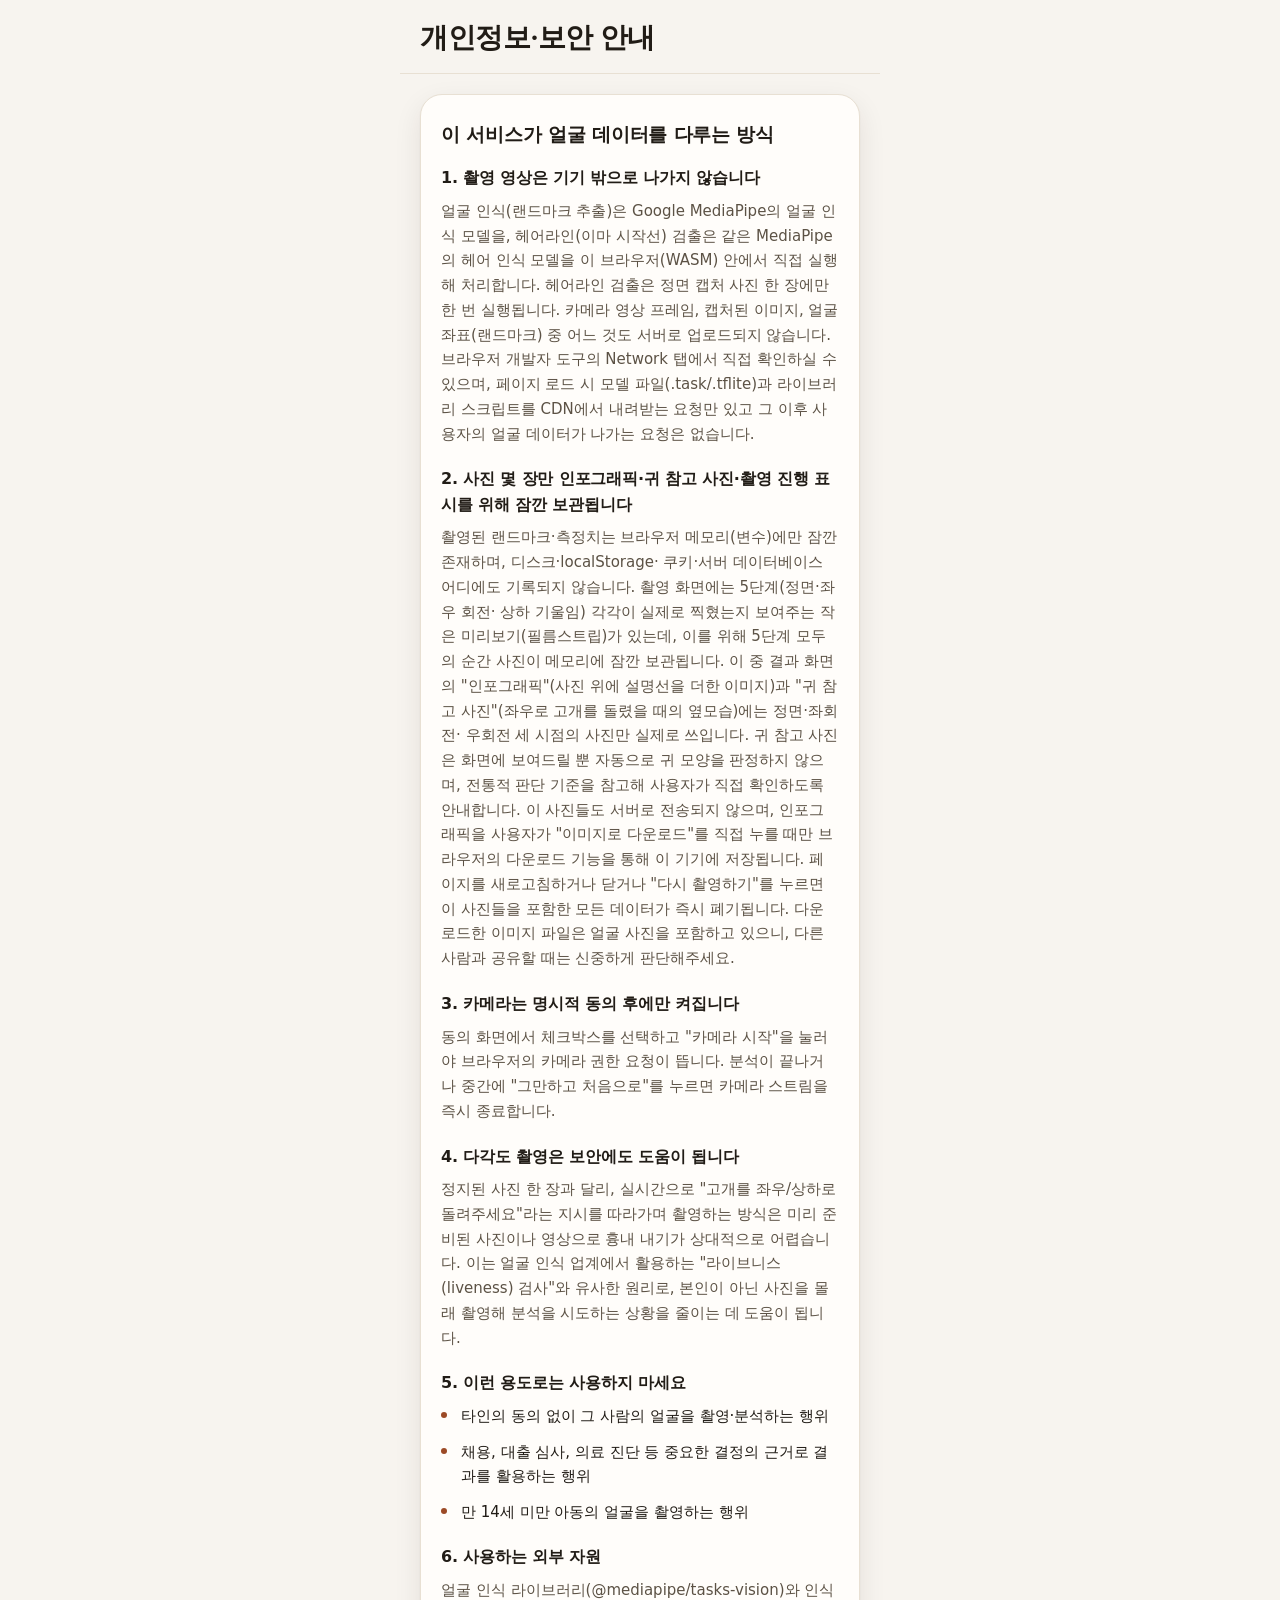
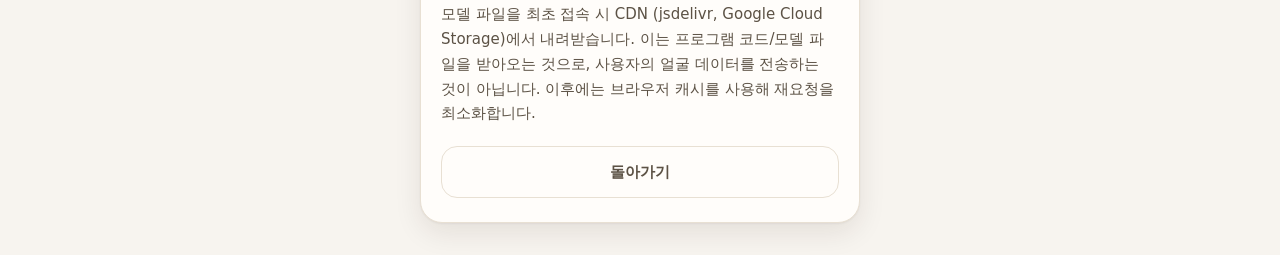
==== commit 1c5c42ed: "헤어라인 자동 검출 추가 — 이마(상정) 측정을 오벌 최상단 대신 실제 헤어라인 기준으로 실사용자로부터 "이마의 상단부분이 이마 중간에도 못 미치는 것 같다"는 지적을 받았다. 원" ====
--- a/privacy.html
+++ b/privacy.html
@@ -17,11 +17,13 @@
 
       <h3>1. 촬영 영상은 기기 밖으로 나가지 않습니다</h3>
       <p class="lead">
-        얼굴 인식(랜드마크 추출)은 Google MediaPipe의 얼굴 인식 모델을 이 브라우저(WASM) 안에서 직접
-        실행해 처리합니다. 카메라 영상 프레임, 캡처된 이미지, 얼굴 좌표(랜드마크) 중 어느 것도
-        서버로 업로드되지 않습니다. 브라우저 개발자 도구의 Network 탭에서 직접 확인하실 수 있으며,
-        페이지 로드 시 모델 파일(.task)과 라이브러리 스크립트를 CDN에서 내려받는 요청만 있고
-        그 이후 사용자의 얼굴 데이터가 나가는 요청은 없습니다.
+        얼굴 인식(랜드마크 추출)은 Google MediaPipe의 얼굴 인식 모델을, 헤어라인(이마 시작선)
+        검출은 같은 MediaPipe의 헤어 인식 모델을 이 브라우저(WASM) 안에서 직접 실행해 처리합니다.
+        헤어라인 검출은 정면 캡처 사진 한 장에만 한 번 실행됩니다. 카메라 영상 프레임, 캡처된
+        이미지, 얼굴 좌표(랜드마크) 중 어느 것도 서버로 업로드되지 않습니다. 브라우저 개발자 도구의
+        Network 탭에서 직접 확인하실 수 있으며, 페이지 로드 시 모델 파일(.task/.tflite)과
+        라이브러리 스크립트를 CDN에서 내려받는 요청만 있고 그 이후 사용자의 얼굴 데이터가 나가는
+        요청은 없습니다.
       </p>
 
       <h3>2. 사진 몇 장만 인포그래픽·귀 참고 사진·촬영 진행 표시를 위해 잠깐 보관됩니다</h3>
--- a/css/style.css
+++ b/css/style.css
@@ -192,10 +192,17 @@
 }
 
 .app-footer {
+  display: flex;
+  flex-direction: column;
+  gap: var(--space-1, 4px);
   text-align: center;
   font-size: var(--text-xs);
   color: var(--text-muted);
   padding: var(--space-4) var(--space-5) calc(var(--space-6) + var(--safe-bottom));
+}
+
+.app-footer-copyright {
+  opacity: 0.7;
 }
 
 /* ---------- screen transition ---------- */
@@ -518,6 +525,27 @@
   text-shadow: 0 1px 6px rgba(0, 0, 0, 0.5);
 }
 
+/* 목표 각도까지 얼마나 왔는지 보여주는 진행 막대 — 목표에 도달하기 전까지는 아무 피드백이
+   없어 "얼마나 더 돌려야 하는지" 알 수 없었던 문제(특히 두 번째, 더 크게 돌아야 하는 회전
+   단계에서 두드러짐)를 보완한다. */
+.angle-progress {
+  width: 100%;
+  max-width: 220px;
+  height: 6px;
+  margin: 0 auto var(--space-3);
+  border-radius: var(--radius-full);
+  background: rgba(255, 255, 255, 0.25);
+  overflow: hidden;
+}
+.angle-progress-fill {
+  height: 100%;
+  width: 0%;
+  background: rgba(255, 255, 255, 0.75);
+  border-radius: var(--radius-full);
+  transition: width 0.1s linear, background-color var(--dur-base) var(--ease-standard);
+}
+.angle-progress-fill.reached { background: var(--accent); }
+
 .no-face-hint,
 .close-up-hint {
   text-align: center;
@@ -679,9 +707,12 @@
 }
 
 /* 리포트 섹션 바로가기 — 긴 스크롤 대신 원하는 부위로 바로 이동할 수 있는 스티키 탭 바 */
+/* top은 --header-h(js/main.js가 .app-header의 실제 렌더 높이를 측정해 갱신하는 커스텀
+   프로퍼티)를 따른다. 헤더 높이는 부제목 줄바꿈 여부에 따라 뷰포트 폭마다 달라지므로,
+   여기 하드코딩된 값(폴백)만으로는 헤더가 이 nav를 덮어버리는 문제가 생길 수 있다. */
 .report-nav {
   position: sticky;
-  top: 52px; /* .app-header 높이 아래 */
+  top: var(--header-h, 100px); /* .app-header 실측 높이 아래 (js/main.js가 갱신) */
   z-index: 5;
   display: flex;
   gap: var(--space-2);
@@ -768,8 +799,14 @@
 }
 .ear-photo-fig {
   margin: 0;
-  flex: 1 0 auto;
-  min-width: 45%;
+  /* flex-basis 45%를 목표로 하되 실제로 줄어들 수 있어야 한다. 이전에는 flex-shrink:0 +
+     min-width:45%(암묵적 auto min-width도 동시에 작용) 조합 때문에, 캡처 해상도(최대
+     960px)로 설정된 <canvas> 자식의 intrinsic 픽셀 크기가 실질적인 하한이 되어 두 번째
+     사진이 행 밖으로 거의 밀려났다. min-width:0으로 intrinsic 크기 하한을 없애야
+     flex-basis(45%)가 실제로 적용된다. */
+  flex: 1 1 45%;
+  min-width: 0;
+  width: 45%;
   text-align: center;
 }
 .ear-photo-canvas {
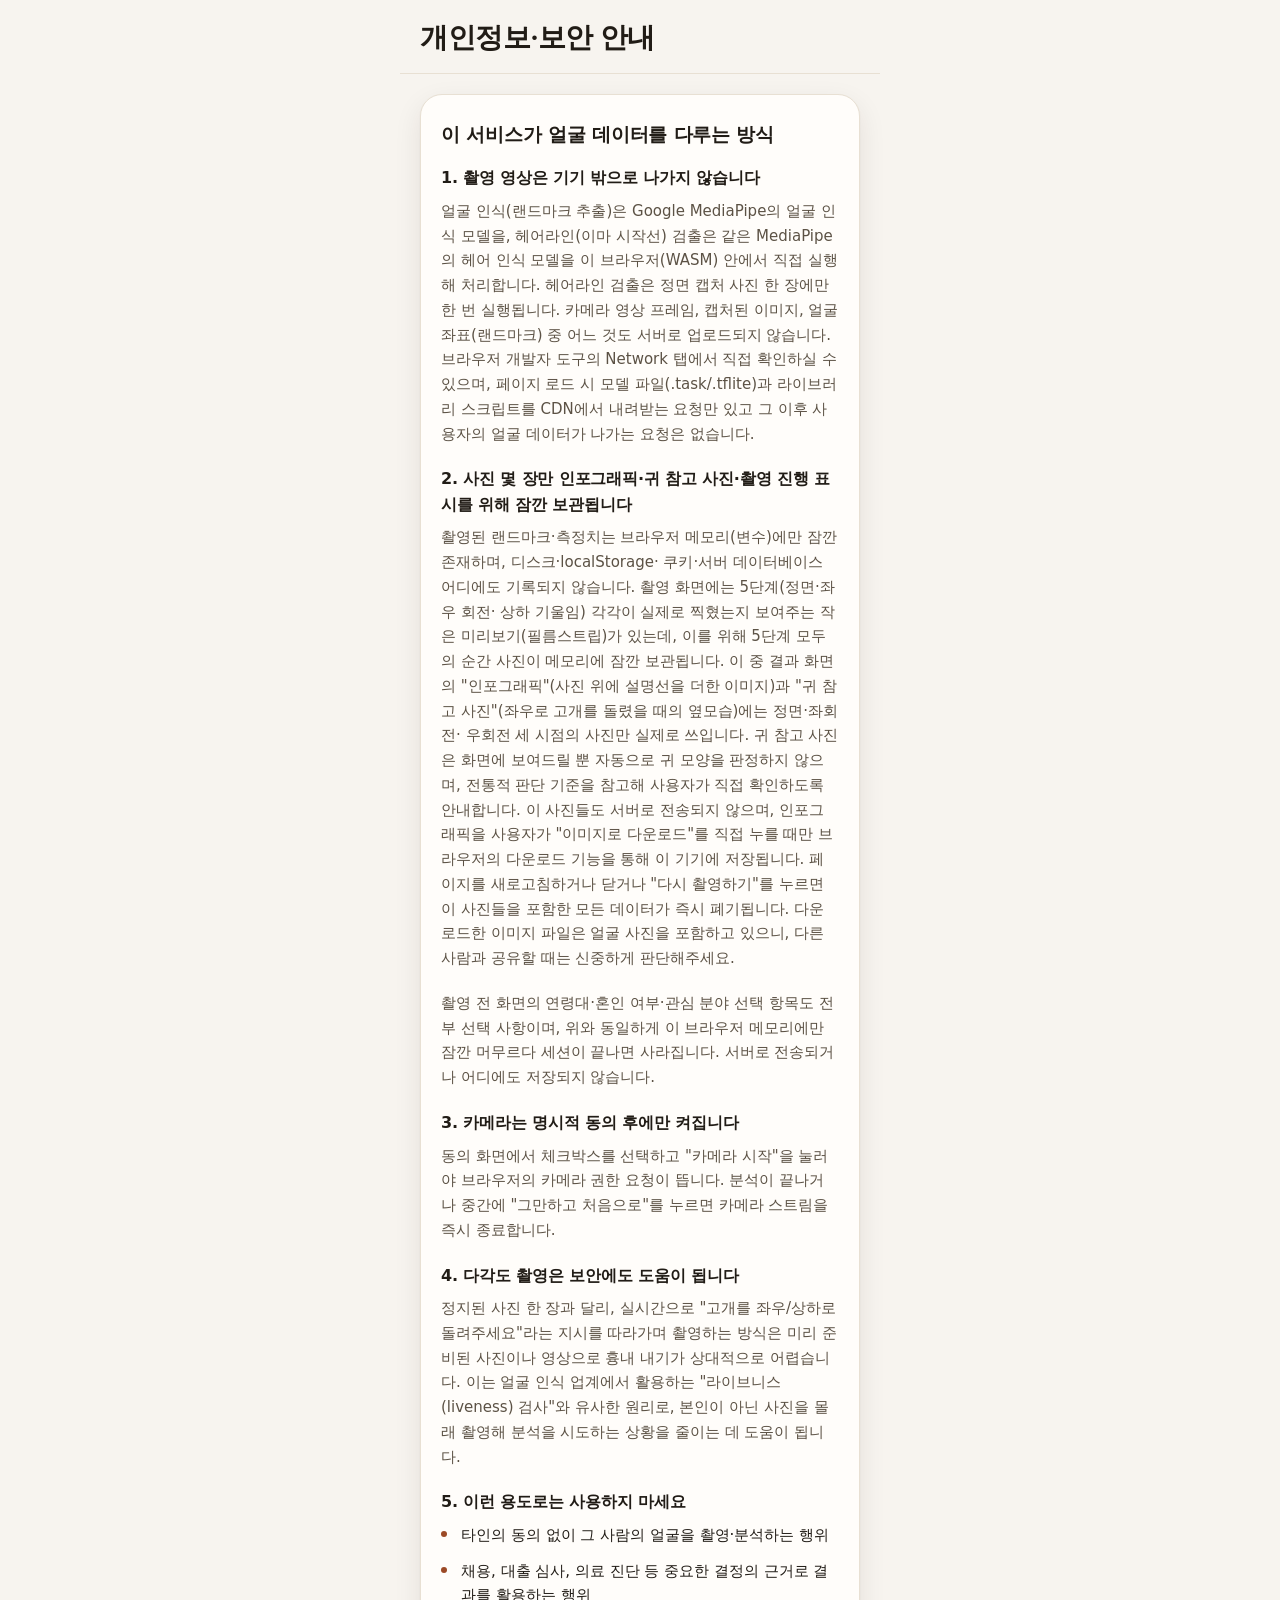
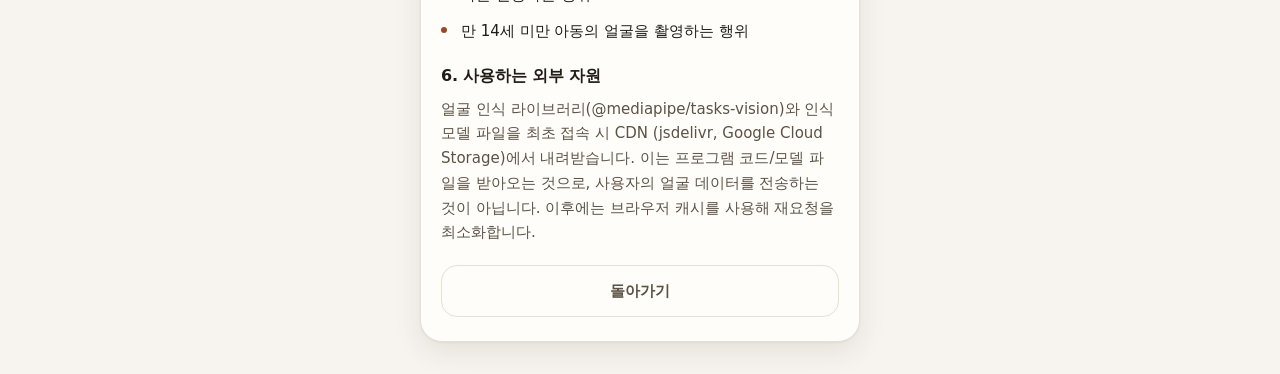
==== commit 69055fd3: "연령대·혼인 여부·관심 분야 선택 질문 추가 — 세그먼트별 해설 개인화 얼굴 사진만으로는 연령·혼인 여부를 구분할 수 없어 결과가 누구에게나 비슷하게 느껴진다는 지적에 따라, 촬영" ====
--- a/privacy.html
+++ b/privacy.html
@@ -40,6 +40,11 @@
         누르면 이 사진들을 포함한 모든 데이터가 즉시 폐기됩니다. 다운로드한 이미지 파일은 얼굴 사진을
         포함하고 있으니, 다른 사람과 공유할 때는 신중하게 판단해주세요.
       </p>
+      <p class="lead">
+        촬영 전 화면의 연령대·혼인 여부·관심 분야 선택 항목도 전부 선택 사항이며, 위와 동일하게
+        이 브라우저 메모리에만 잠깐 머무르다 세션이 끝나면 사라집니다. 서버로 전송되거나 어디에도
+        저장되지 않습니다.
+      </p>
 
       <h3>3. 카메라는 명시적 동의 후에만 켜집니다</h3>
       <p class="lead">
--- a/css/style.css
+++ b/css/style.css
@@ -328,6 +328,41 @@
   background: var(--accent);
 }
 
+.optional-questions {
+  margin: 0 0 var(--space-5);
+  padding: var(--space-4);
+  background: var(--surface-alt);
+  border-radius: var(--radius-md);
+  display: flex;
+  flex-direction: column;
+  gap: var(--space-3);
+}
+
+.optional-questions-title {
+  font-size: var(--text-sm);
+  color: var(--text-muted);
+  margin: 0;
+}
+
+.select-row {
+  display: flex;
+  align-items: center;
+  justify-content: space-between;
+  gap: var(--space-3);
+  font-size: var(--text-base);
+}
+
+.select-row select {
+  flex: none;
+  min-width: 140px;
+  padding: 8px 10px;
+  border-radius: var(--radius-sm);
+  border: 1px solid var(--border);
+  background: var(--surface);
+  color: var(--text);
+  font-size: var(--text-base);
+}
+
 .disclaimer-inline {
   font-size: var(--text-sm);
   color: var(--text-muted);
